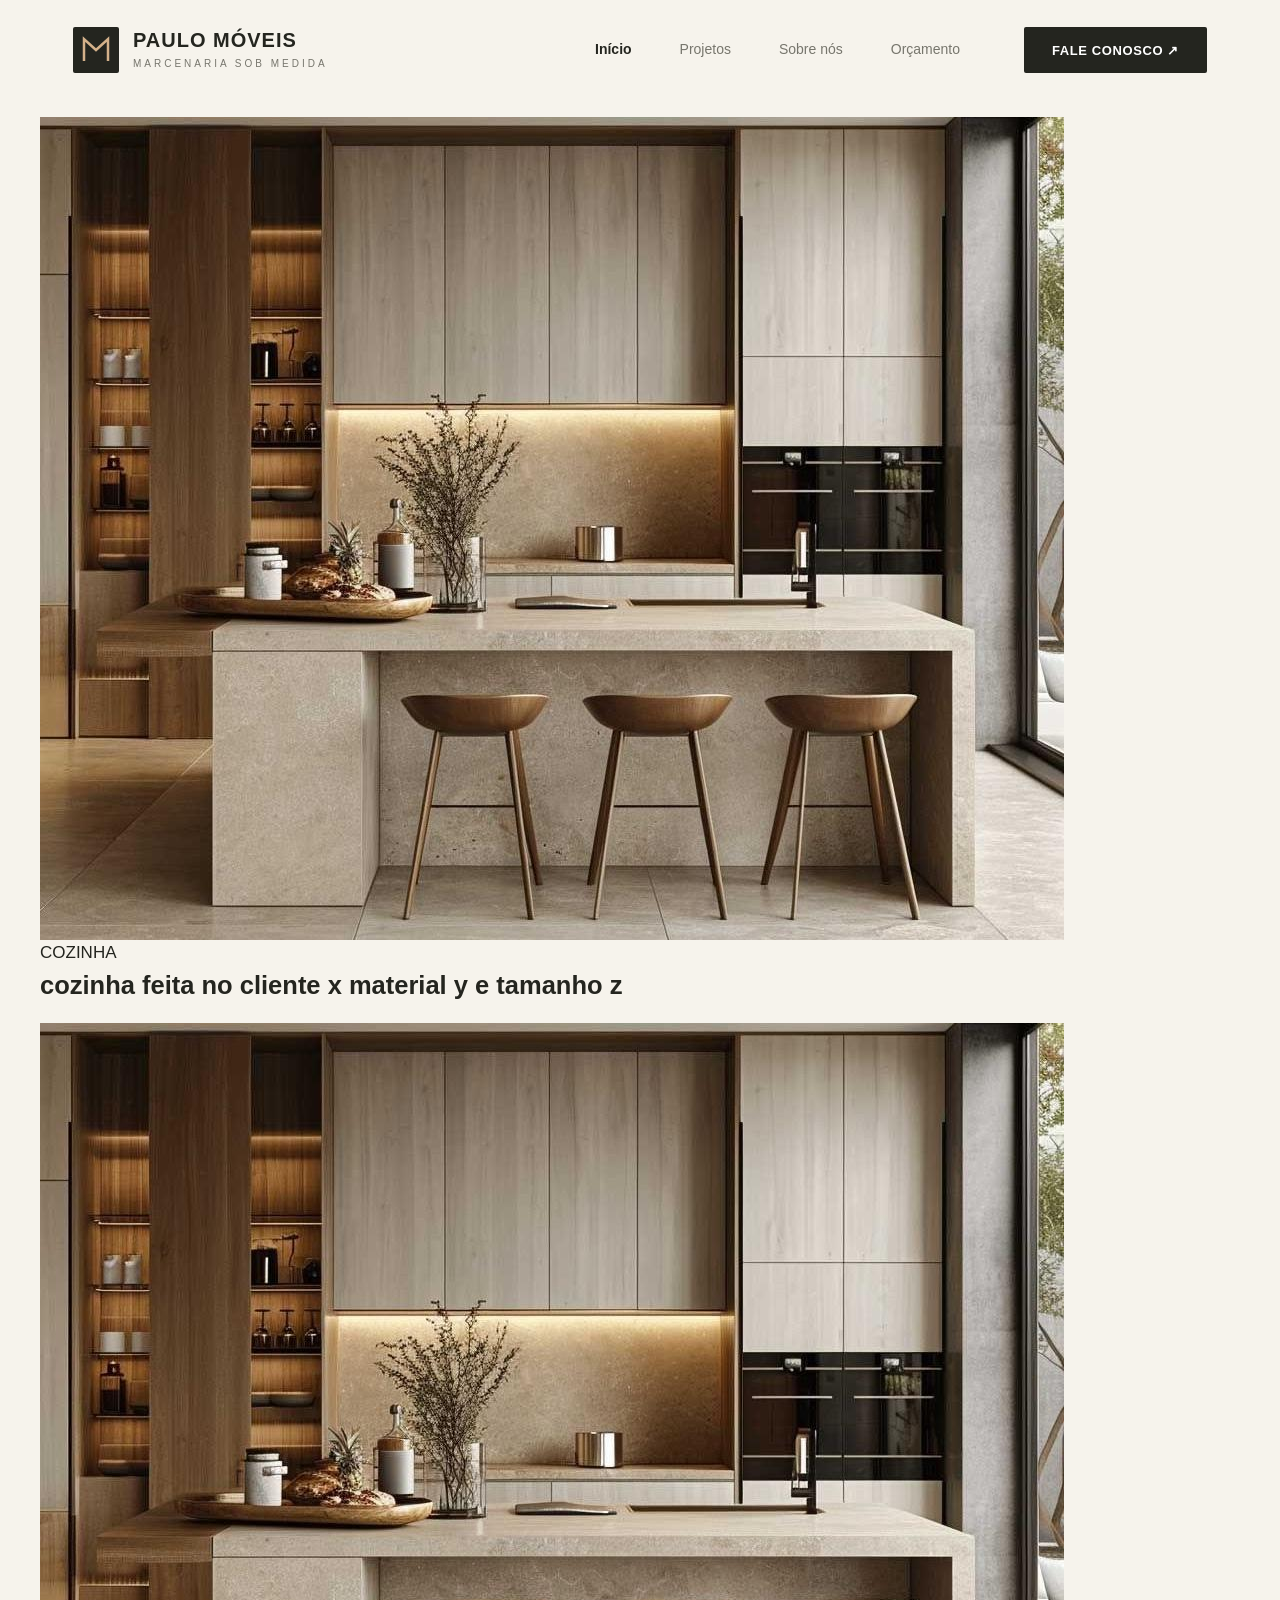
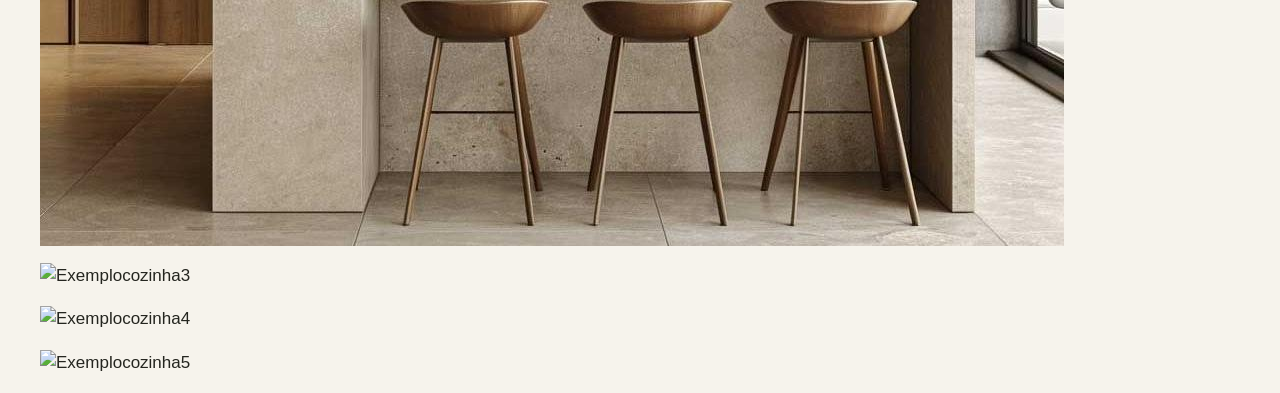
==== projetos.html @ 5fc9bff0 "iniciando seção de projetos" ====
<!DOCTYPE html>
<html lang="en">
<head>
    <meta charset="UTF-8">
    <meta name="viewport" content="width=device-width, initial-scale=1.0">
    <link rel="stylesheet" href="styles.css">
    <title>Projetos</title>
</head>
<body>
    
<header class="site-header">
  <div class="wrap">
    <a class="brand" href="index.html" aria-label="Paulo Móveis — página inicial">
      <svg class="brand__mark" viewBox="0 0 46 46" aria-hidden="true">
        <rect width="46" height="46" rx="2" fill="#24251F"/>
        <path d="M11 34 V12 L23 23 L35 12 V34" fill="none" stroke="#D4B18A" stroke-width="2.5"/>
      </svg>
      <span>
        <span class="brand__name">PAULO MÓVEIS</span>
        <span class="brand__tag">Marcenaria sob medida</span>
      </span>
    </a>

    <button class="nav-toggle" type="button" aria-expanded="false" aria-controls="menu" aria-label="Abrir menu">
      <svg width="28" height="22" viewBox="0 0 28 22" aria-hidden="true">
        <path d="M2 4 H26 M2 11 H26 M2 18 H26" stroke="currentColor" stroke-width="2"/>
      </svg>
    </button>

    <nav class="nav" id="menu" aria-label="Principal">
      <ul class="nav__list">
        <li><a class="nav__link" href="index.html" aria-current="page">Início</a></li>
        <li><a class="nav__link" href="#projetos">Projetos</a></li>
        <li><a class="nav__link" href="#sobre">Sobre nós</a></li>
        <li><a class="nav__link" href="orcamento.html">Orçamento</a></li>
      </ul>
      <a class="btn btn--dark nav__cta" href="#orcamento">Fale conosco ↗</a>
    </nav>
  </div>
</header>



 <section id="featured" class="grid grid-flow-col gap-16">
            <figure class="card">
                <img src="assets/cozinha.jpg" alt="">
                <figcaption>
                    <span class="content-tag">COZINHA</span>
                    <H2 class="text-2xl"> cozinha feita no cliente x material y e tamanho z</H2>
                </figcaption>
            </figure>

            <div class="grid grid-cols-2 gap-16">
                <figure class="card">
                    <img src="assets/cozinha.jpg" alt="Exemplocozinha2" >
                  
                </figure>

                 <figure class="card">
                <img src="assets/" alt="Exemplocozinha3">
                
            </figure>

                 <figure class="card">
                <img src="assets/" alt="Exemplocozinha4">
                
            </figure>

                <figure class="card">
                <img src="assets/" alt="Exemplocozinha5">
               
            </figure>
        </div>

</section>

</body>
</html>
---- styles.css ----
/* Paulo Móveis — estilos
   Tokens extraídos do Figma "projeto-paulo-moveis" (home desktop, home mobile, calculadora). */
 
:root {
  --cream: #F6F3EC;
  --sand: #E9E2D6;
  --white: #FFFFFF;
  --ink: #24251F;
  --ink-soft: #414237;
  --muted: #77766D;
  --on-dark: #D9D7CF;
  --on-dark-muted: #C6C1B7;
  --on-dark-faint: #AAA99F;
  --rule-dark: #57574D;
  --wood-light: #D4B18A;
  --wood: #C99A6B;
  --wood-deep: #9A704C;
  --line: #D4CABB;
  --error: #9B3A2A;
 
  --serif: Georgia, "Times New Roman", serif;
  --sans: Arial, Helvetica, sans-serif;
 
  --gutter: clamp(20px, 5.7vw, 82px);
  --radius: 2px;
}
 
*, *::before, *::after { box-sizing: border-box; }
 
html { -webkit-text-size-adjust: 100%; scroll-behavior: smooth; }
 
body {
  margin: 0;
  background: var(--cream);
  color: var(--ink);
  font-family: var(--sans);
  font-size: 17px;
  line-height: 1.55;
}
 
img, svg { display: block; max-width: 100%; }
h1, h2, h3, p { margin: 0; }
a { color: inherit; text-decoration: none; }
ul { margin: 0; padding: 0; list-style: none; }
 
:focus-visible {
  outline: 3px solid var(--wood);
  outline-offset: 3px;
}
 
@media (prefers-reduced-motion: reduce) {
  html { scroll-behavior: auto; }
  * { transition: none !important; }
}
 
.wrap {
  width: 100%;
  max-width: 1440px;
  margin-inline: auto;
  padding-inline: var(--gutter);
}
 
.sprite { position: absolute; width: 0; height: 0; overflow: hidden; }
 
/* ---------- tipografia ---------- */
 
.eyebrow {
  font-size: 13px;
  font-weight: bold;
  letter-spacing: 3px;
  text-transform: uppercase;
  color: var(--wood-deep);
}
.eyebrow--light { color: var(--wood-light); }
 
.h1 {
  font-family: var(--serif);
  font-weight: normal;
  font-size: clamp(2.7rem, 1.2rem + 5.4vw, 4.25rem);
  line-height: 1.09;
  color: var(--white);
}
.h2 {
  font-family: var(--serif);
  font-weight: normal;
  font-size: clamp(2.1rem, 1.2rem + 2.4vw, 2.7rem);
  line-height: 1.15;
}
.h3 {
  font-family: var(--serif);
  font-weight: normal;
  font-size: 1.75rem;
  line-height: 1.2;
}
.muted { color: var(--muted); }
 
/* ---------- botões ---------- */
 
.btn {
  display: inline-flex;
  align-items: center;
  justify-content: center;
  min-height: 46px;
  padding: 0 28px;
  border: 0;
  border-radius: var(--radius);
  font: bold 13px/1 var(--sans);
  letter-spacing: .6px;
  text-transform: uppercase;
  cursor: pointer;
  transition: background-color .2s ease, color .2s ease;
}
.btn--lg { min-height: 54px; font-size: 14px; padding: 0 32px; }
.btn--dark { background: var(--ink); color: var(--white); }
.btn--dark:hover { background: var(--ink-soft); }
.btn--wood { background: var(--wood-light); color: var(--ink); }
.btn--wood:hover { background: #DCC09F; }
 
.link-arrow {
  font-size: 14px;
  font-weight: bold;
  letter-spacing: .4px;
  text-transform: uppercase;
  border-bottom: 2px solid var(--wood);
  padding-bottom: 3px;
}
.link-arrow:hover { color: var(--wood-deep); }
 
/* ---------- cabeçalho ---------- */
 
.site-header { background: var(--cream); position: relative; z-index: 10; }
.site-header .wrap {
  display: flex;
  align-items: center;
  min-height: 80px;
  gap: 16px;
}
 
.brand { display: flex; align-items: center; gap: 14px; margin-right: auto; }
.brand__mark { width: 46px; height: 46px; flex: none; }
.brand__name {
  display: block;
  font-size: 20px;
  font-weight: bold;
  letter-spacing: 1px;
  line-height: 1.1;
}
.brand__tag {
  display: block;
  margin-top: 5px;
  font-size: 10px;
  letter-spacing: 3px;
  color: var(--muted);
  text-transform: uppercase;
}
.brand--footer .brand__name { color: var(--white); }
.brand--footer .brand__tag { color: var(--on-dark-muted); }
 
.nav-toggle {
  width: 44px;
  height: 44px;
  display: grid;
  place-items: center;
  padding: 0;
  background: none;
  border: 0;
  cursor: pointer;
  color: var(--ink);
}
 
.nav {
  display: none;
  position: absolute;
  inset: 100% 0 auto 0;
  padding: 8px var(--gutter) 28px;
  background: var(--cream);
  border-top: 1px solid var(--line);
  box-shadow: 0 18px 30px -18px rgba(36, 37, 31, .35);
}
.nav.is-open { display: block; }
.nav__list { display: grid; }
.nav__link {
  display: block;
  padding: 14px 0;
  font-size: 16px;
  color: var(--muted);
  border-bottom: 1px solid var(--line);
}
.nav__link[aria-current="page"] { color: var(--ink); font-weight: bold; }
.nav__cta { margin-top: 20px; width: 100%; }
 
@media (min-width: 960px) {
  .site-header .wrap { min-height: 100px; }
  .nav-toggle { display: none; }
  .nav {
    position: static;
    display: flex;
    align-items: center;
    gap: 64px;
    padding: 0;
    background: none;
    border: 0;
    box-shadow: none;
  }
  .nav__list { display: flex; gap: 48px; }
  .nav__link { padding: 6px 0; border: 0; font-size: 14px; }
  .nav__link:hover { color: var(--ink); }
  .nav__cta { margin: 0; width: auto; }
}
 
/* ---------- hero ---------- */
 
.hero {
  position: relative;
  color: var(--on-dark);
  background:
    radial-gradient(circle 280px at 82.6% 265px, rgba(212, 177, 138, .06) 279px, transparent 280px),
    url("data:image/svg+xml,%3Csvg xmlns='http://www.w3.org/2000/svg' width='90' height='90'%3E%3Cpath d='M0 18 C20 10 45 26 90 14 M0 47 C24 35 54 57 90 42 M0 76 C25 68 53 84 90 72' fill='none' stroke='%23fff' stroke-opacity='.1' stroke-width='2'/%3E%3C/svg%3E"),
    linear-gradient(135deg, #24251F, #414237);
}
.hero__grid {
  display: grid;
  gap: 40px;
  padding-block: 48px 24px;
}
.hero__copy { align-self: center; }
.hero__lead { margin-top: 28px; max-width: 30em; font-size: 1rem; }
.hero__bar { display: block; width: 75px; height: 3px; margin-top: 28px; background: var(--wood); }
.hero__actions {
  display: flex;
  flex-wrap: wrap;
  align-items: center;
  gap: 18px 28px;
  margin-top: 36px;
}
.hero__more { color: var(--white); font-size: 14px; }
.hero__more:hover { color: var(--wood-light); }
 
/* Foto principal: a proporção é mantida e a imagem é cortada para caber,
   então qualquer foto (vertical ou horizontal) funciona. */
.hero__art {
  justify-self: center;
  width: min(100%, 530px);
  height: auto;
  aspect-ratio: 530 / 612;
  object-fit: cover;
  background: var(--sand);
  box-shadow: 18px 18px 0 rgba(23, 24, 19, .35);
}
.hero__place { padding-block: 0 32px; font-size: 11px; font-weight: bold; letter-spacing: 2px; text-transform: uppercase; color: var(--wood-light); }
 
@media (min-width: 960px) {
  .hero__grid {
    grid-template-columns: minmax(0, 1fr) auto;
    gap: 48px;
    padding-block: 60px 0;
    min-height: 600px;
  }
  .hero__lead { font-size: 17px; }
  .hero__art { justify-self: end; width: 530px; }
  .hero__place { font-size: 13px; letter-spacing: 3px; padding-block: 16px 36px; }
}
 
/* ---------- trabalho / projetos ---------- */
 
.section { padding-block: 64px; }
 
.intro {
  display: grid;
  gap: 24px;
}
.intro__side { display: grid; gap: 22px; justify-items: start; }
.intro__title { margin-top: 18px; }
 
@media (min-width: 960px) {
  .section { padding-block: 70px; }
  .intro { grid-template-columns: minmax(0, 1.2fr) minmax(0, 1fr); align-items: end; gap: 56px; }
  .intro__side { padding-bottom: 6px; }
}
 
.projects { padding-block: 0 72px; }
.projects__list { display: grid; gap: 20px; }
 
.project {
  display: block;
  padding: 24px 24px 22px;
  background: var(--tone, #E0D7C9);
}
 
/* Fotos dos projetos: todas ficam na mesma proporção (10:7), cortadas se preciso. */
.project__art {
  width: 100%;
  height: auto;
  aspect-ratio: 350 / 245;
  object-fit: cover;
  background: var(--sand);
}
.project__name { margin-top: 20px; font-size: 18px; font-weight: bold; }
.project:hover .project__name { color: var(--wood-deep); }
 
@media (min-width: 720px) {
  .projects__list { grid-template-columns: repeat(auto-fit, minmax(300px, 1fr)); gap: 21px; }
}
@media (min-width: 1100px) {
  .projects__list { grid-template-columns: repeat(3, 1fr); }
}
 
/* ---------- chamada de orçamento ---------- */
 
.quote { background: var(--sand); }
.quote__grid { display: grid; gap: 40px; }
.quote__text { margin-top: 22px; max-width: 32em; }
.quote__text + .quote__text { margin-top: 6px; }
.quote__cta { margin-top: 30px; }
.quote__title { margin-top: 18px; }
 
.sim {
  padding: 28px 24px;
  background: var(--cream);
}
.sim__title { margin-top: 12px; }
.sim__fields { display: grid; gap: 14px; margin-top: 22px; }
.sim__row { display: grid; grid-template-columns: 1fr 1fr; gap: 16px; }
.sim__go {
  margin-top: 20px;
  padding: 0;
  background: none;
  border: 0;
  font: bold 13px/1 var(--sans);
  letter-spacing: .4px;
  text-transform: uppercase;
  color: var(--ink);
  border-bottom: 2px solid var(--wood);
  padding-bottom: 4px;
  cursor: pointer;
}
.sim__go:hover { color: var(--wood-deep); }
.sim__note {
  margin-top: 22px;
  font-size: 12px;
  font-weight: bold;
  line-height: 1.5;
  text-transform: uppercase;
}
 
@media (min-width: 960px) {
  .quote__grid { grid-template-columns: minmax(0, 1fr) 520px; gap: 88px; align-items: start; }
  .sim { padding: 32px; }
}
 
/* ---------- campos de formulário ---------- */
 
.field { display: grid; gap: 6px; }
.field__label { font-size: 14px; font-weight: bold; }
.field__sub { font-size: 13px; color: var(--muted); }
.field__hint { font-size: 13px; color: var(--muted); }
.field__error { min-height: 0; font-size: 13px; color: var(--error); }
.field__error:empty { display: none; }
 
.input, .select, .textarea {
  width: 100%;
  min-height: 46px;
  padding: 0 16px;
  background: var(--white);
  border: 1px solid var(--line);
  border-radius: 0;
  font: 15px/1.3 var(--sans);
  color: var(--ink);
}
.input::placeholder, .textarea::placeholder { color: var(--muted); opacity: 1; }
.input:focus-visible, .select:focus-visible, .textarea:focus-visible {
  outline: 3px solid var(--wood);
  outline-offset: 0;
  border-color: var(--wood-deep);
}
.input[aria-invalid="true"], .select[aria-invalid="true"] { border-color: var(--error); }
 
.select {
  appearance: none;
  -webkit-appearance: none;
  padding-right: 44px;
  background-image: url("data:image/svg+xml,%3Csvg xmlns='http://www.w3.org/2000/svg' width='14' height='9' viewBox='0 0 14 9'%3E%3Cpath d='M1 1.5 7 7.5 13 1.5' fill='none' stroke='%2377766D' stroke-width='1.8'/%3E%3C/svg%3E");
  background-repeat: no-repeat;
  background-position: right 18px center;
  cursor: pointer;
}
.textarea { padding-block: 14px; min-height: 96px; resize: vertical; }
 
/* ---------- página de orçamento ---------- */
 
.page-hero { background: var(--ink); color: var(--on-dark); }
.page-hero .wrap { padding-block: 52px 56px; }
.page-hero__title {
  margin-top: 18px;
  font-family: var(--serif);
  font-weight: normal;
  font-size: clamp(2.2rem, 1.2rem + 3.6vw, 3.4rem);
  line-height: 1.12;
  color: var(--white);
}
.page-hero__lead { margin-top: 18px; }
.page-hero__note { margin-top: 10px; font-size: 14px; }
 
.calc { padding-block: 40px 72px; }
.calc__grid { display: grid; gap: 28px; align-items: start; }
 
.panel { padding: 28px 22px; background: var(--white); }
.panel--sand { background: var(--sand); }
.panel__title { margin-top: 14px; }
.form { display: grid; gap: 22px; margin-top: 30px; }
.form__pair { display: grid; gap: 16px; }
.form__pair-group { display: grid; gap: 10px; }
 
.aside { display: grid; gap: 24px; }
.estimate__lead { margin-top: 22px; color: var(--muted); font-size: 14px; }
.estimate__value {
  margin-top: 26px;
  padding: 20px 24px;
  background: var(--cream);
}
.estimate__label { font-size: 12px; color: var(--muted); text-transform: uppercase; letter-spacing: .5px; }
.estimate__amount {
  margin-top: 6px;
  font-family: var(--serif);
  font-size: clamp(1.4rem, 1rem + 1.2vw, 1.6rem);
  line-height: 1.25;
}
.estimate__msg { margin-top: 12px; font-size: 13px; color: var(--muted); }
 
.notice { padding: 28px 40px 28px 28px; background: var(--white); }
.notice__title { font-size: 15px; font-weight: bold; }
.notice p { margin-top: 12px; font-size: 13px; color: var(--muted); }
 
.aside__cta { width: 100%; min-height: 58px; font-size: 14px; }
.aside__cta[aria-disabled="true"] { background: var(--muted); }
 
@media (min-width: 720px) {
  .panel { padding: 40px; }
  .form__pair { grid-template-columns: 1fr 1fr; gap: 28px; }
  .panel--sand { padding: 40px; }
}
@media (min-width: 1040px) {
  .calc__grid { grid-template-columns: minmax(0, 790fr) minmax(0, 448fr); gap: 38px; }
  .page-hero .wrap { padding-block: 60px 64px; }
}
 
/* ---------- rodapé ---------- */
 
.site-footer { background: var(--ink); color: var(--on-dark-muted); }
.footer__grid { display: grid; gap: 36px; padding-block: 56px 40px; }
.footer__tagline { margin-top: 36px; max-width: 24em; }
.footer__place {
  margin-top: 22px;
  font-size: 13px;
  letter-spacing: .4px;
  text-transform: uppercase;
  color: var(--wood-light);
}
.footer__col-title { margin-bottom: 18px; font-size: 13px; font-weight: bold; letter-spacing: 3px; text-transform: uppercase; color: var(--wood-light); }
.footer__list { display: grid; gap: 12px; }
.footer__list a { color: var(--cream); }
.footer__list a:hover { color: var(--wood-light); }
.footer__bottom {
  padding-block: 24px 36px;
  border-top: 1px solid var(--rule-dark);
  font-size: 13px;
  color: var(--on-dark-faint);
}

 
@media (min-width: 720px) {
  .footer__grid { grid-template-columns: 1fr 1fr; }
  .footer__brand { grid-column: 1 / -1; }
}
@media (min-width: 960px) {
  .footer__grid { grid-template-columns: minmax(0, 1fr) 230px 200px; gap: 48px; padding-block: 60px 48px; }
  .footer__brand { grid-column: auto; }
}
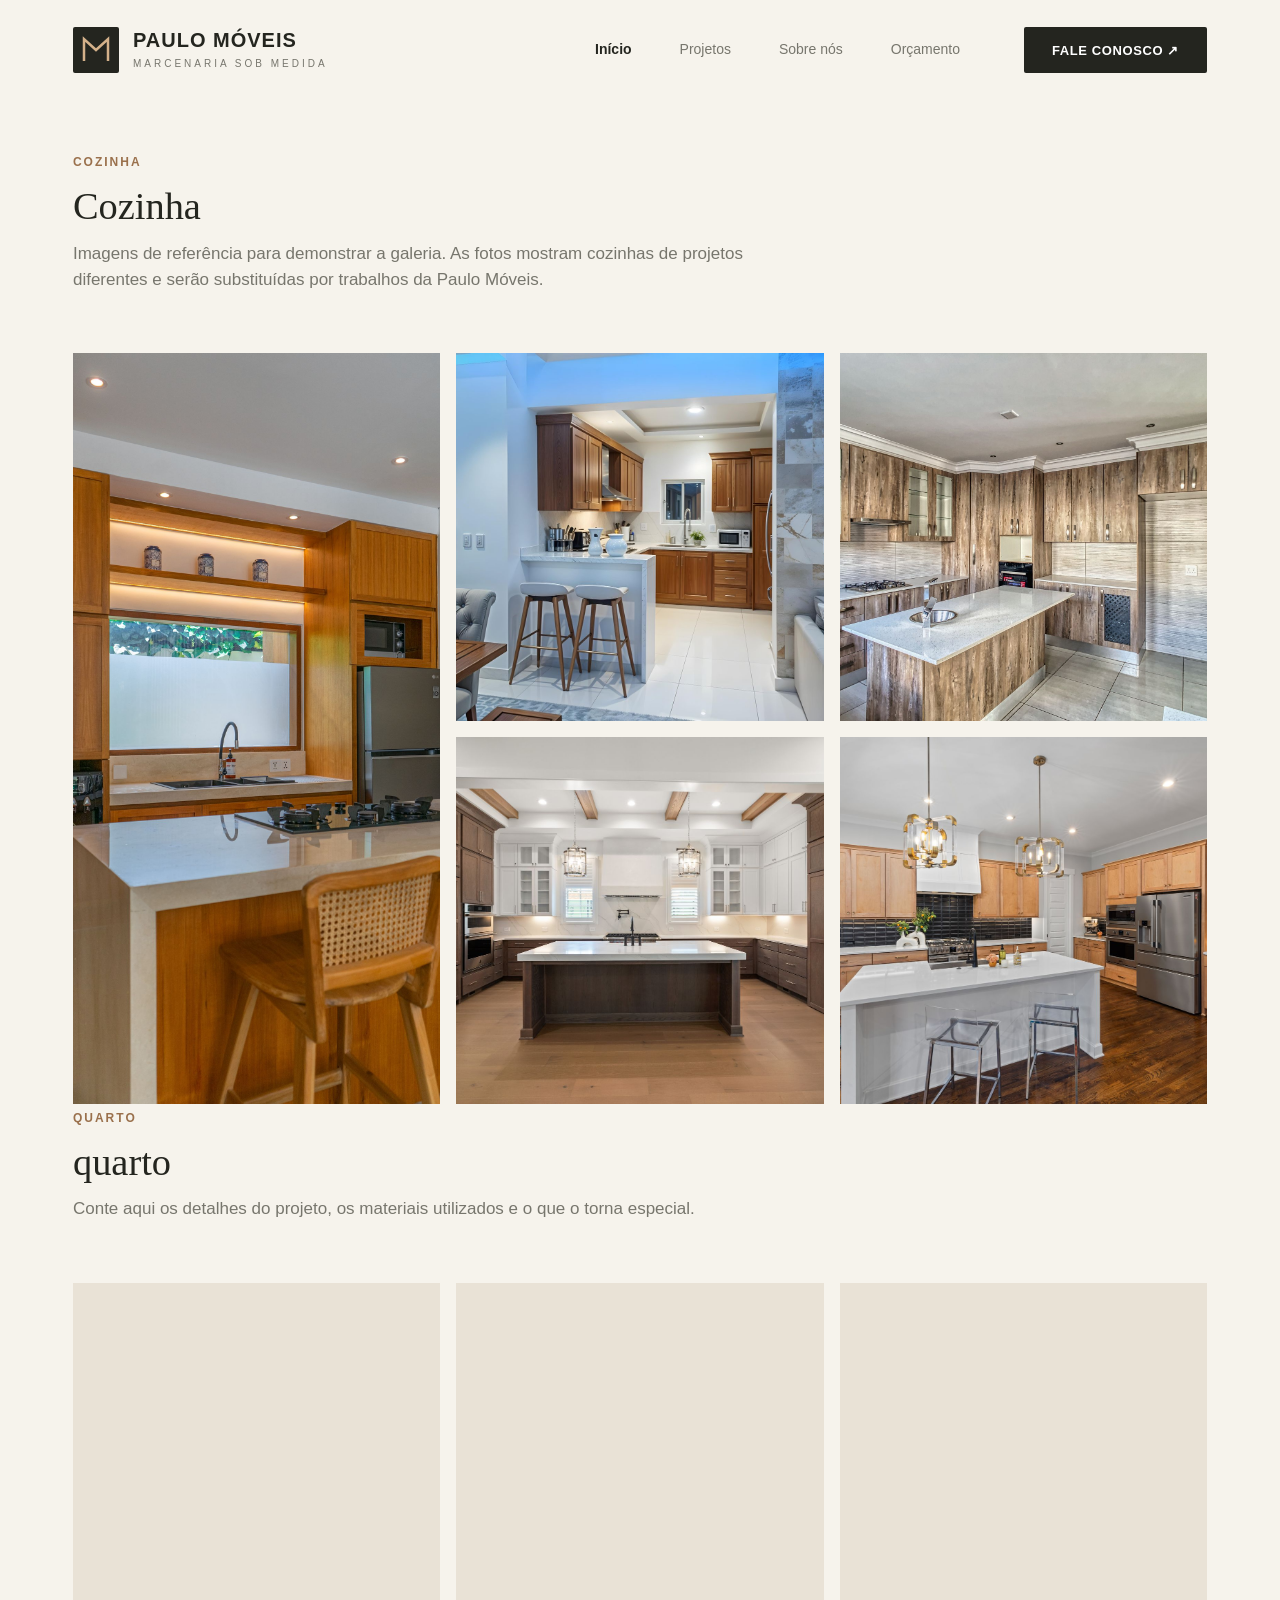
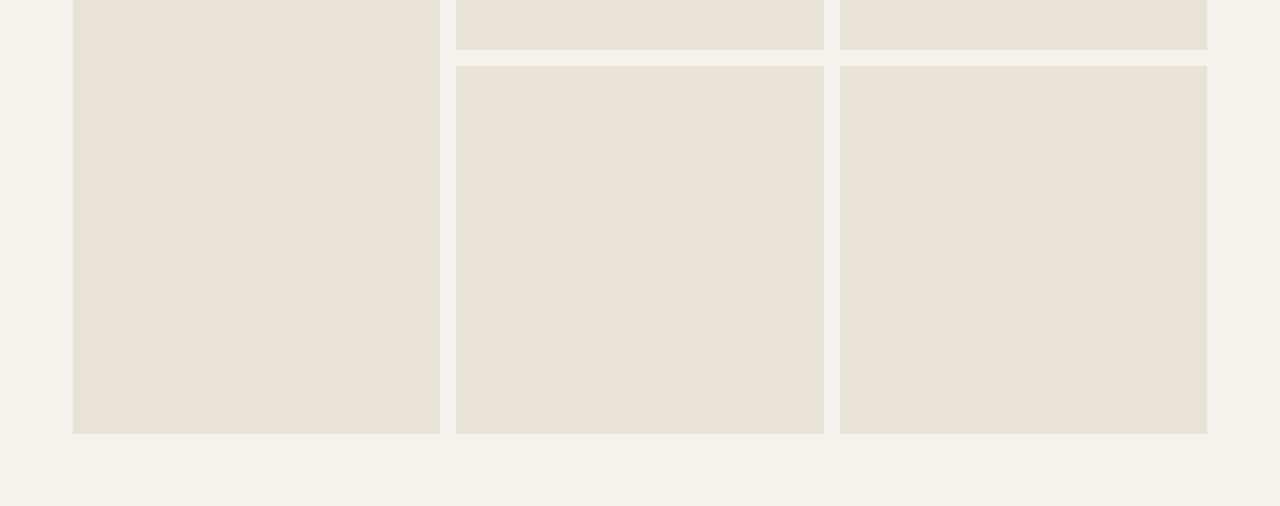
==== commit b3181275: "Atualiza página de projetos" ====
--- a/projetos.html
+++ b/projetos.html
@@ -1,9 +1,10 @@
 <!DOCTYPE html>
-<html lang="en">
+<html lang="pt-BR">
 <head>
     <meta charset="UTF-8">
     <meta name="viewport" content="width=device-width, initial-scale=1.0">
     <link rel="stylesheet" href="styles.css">
+    <link rel="stylesheet" href="project.css">
     <title>Projetos</title>
 </head>
 <body>
@@ -41,38 +42,41 @@
 
 
 
- <section id="featured" class="grid grid-flow-col gap-16">
-            <figure class="card">
-                <img src="assets/cozinha.jpg" alt="">
-                <figcaption>
-                    <span class="content-tag">COZINHA</span>
-                    <H2 class="text-2xl"> cozinha feita no cliente x material y e tamanho z</H2>
-                </figcaption>
-            </figure>
+<main id="projetos">
+  <article class="project-post">
+    <header class="project-post__header">
+      <span class="project-post__category">cozinha</span>
+      <h1 class="project-post__title">Cozinha</h1>
+      <p class="project-post__description">Imagens de referência para demonstrar a galeria. As fotos mostram cozinhas de projetos diferentes e serão substituídas por trabalhos da Paulo Móveis.</p>
+    </header>
 
-            <div class="grid grid-cols-2 gap-16">
-                <figure class="card">
-                    <img src="assets/cozinha.jpg" alt="Exemplocozinha2" >
-                  
-                </figure>
+    <!-- Fotos de referência do Pexels; substitua pelas fotos do projeto. -->
+    <div class="project-post__gallery" aria-label="Fotos do projeto">
+      <figure class="project-post__photo two"><img src="assets/img/cozinha-exemplo-1.jpg" alt="Cozinha com armários de madeira e ilha com banquetas"></figure>
+      <figure class="project-post__photo three"><img src="assets/img/cozinha-exemplo-2.jpg" alt="Cozinha moderna com armários de madeira e ilha"></figure>
+      <figure class="project-post__photo four"><img src="assets/img/cozinha-exemplo-3.jpg" alt="Cozinha com armários de madeira e bancada central"></figure>
+      <figure class="project-post__photo five"><img src="assets/img/cozinha-exemplo-4.jpg" alt="Cozinha ampla com armários de madeira e luminárias pendentes"></figure>
+      <figure class="project-post__photo six"><img src="assets/img/cozinha-exemplo-5.jpg" alt="Cozinha com armários de madeira, ilha e eletrodomésticos modernos"></figure>
+    </div>
 
-                 <figure class="card">
-                <img src="assets/" alt="Exemplocozinha3">
-                
-            </figure>
+    <header class="project-post__header">
+      <span class="project-post__category">quarto</span>
+      <h1 class="project-post__title">quarto</h1>
+      <p class="project-post__description">Conte aqui os detalhes do projeto, os materiais utilizados e o que o torna especial.</p>
+    </header>
 
-                 <figure class="card">
-                <img src="assets/" alt="Exemplocozinha4">
-                
-            </figure>
+    <!-- Substitua os caminhos e as descrições pelas fotos deste trabalho. -->
+    <div class="project-post__gallery" aria-label="Fotos do projeto">
+      <figure class="project-post__photo two"><img src="" alt="Foto principal do projeto"></figure>
+      <figure class="project-post__photo three"><img src="" alt="Segunda foto do projeto"></figure>
+      <figure class="project-post__photo four"><img src="" alt="Terceira foto do projeto"></figure>
+      <figure class="project-post__photo five"><img src="" alt="Quarta foto do projeto"></figure>
+      <figure class="project-post__photo six"><img src="" alt="Quinta foto do projeto"></figure>
+    </div>
+  </article>
+</main>
 
-                <figure class="card">
-                <img src="assets/" alt="Exemplocozinha5">
-               
-            </figure>
-        </div>
-
-</section>
+<script src="script.js" defer></script>
 
 </body>
-</html>+</html>
--- a/project.css
+++ b/project.css
@@ -0,0 +1,58 @@
+/* Postagens dos trabalhos */
+.project-post {
+  width: min(100%, 1440px);
+  margin-inline: auto;
+  padding: 48px var(--gutter) 72px;
+}
+
+.project-post__header { max-width: 680px; margin-bottom: 28px; }
+.project-post__category {
+  color: var(--wood-deep);
+  font-size: 12px;
+  font-weight: bold;
+  letter-spacing: 2px;
+  text-transform: uppercase;
+}
+.project-post__title {
+  margin-top: 10px;
+  font: normal clamp(2rem, 3vw, 3rem)/1.15 var(--serif);
+}
+.project-post__description { margin-top: 12px; color: var(--muted); }
+
+.project-post__gallery {
+  display: grid;
+  grid-template-columns: repeat(2, minmax(0, 1fr));
+  gap: 16px;
+}
+.project-post__photo {
+  min-width: 0;
+  margin: 0;
+  overflow: hidden;
+  background: var(--sand);
+  aspect-ratio: 1;
+}
+.project-post__photo img {
+  display: block;
+  width: 100%;
+  height: 100%;
+  object-fit: cover;
+}
+.project-post__photo img[src=""] { visibility: hidden; }
+
+@media (min-width: 720px) {
+  .project-post__gallery {
+    grid-template-columns: repeat(3, minmax(0, 1fr));
+    grid-template-rows: 0 0 repeat(2, minmax(0, 1fr));
+  }
+  .project-post__photo { aspect-ratio: auto; }
+  .two { grid-column: 2 / 3; grid-row: 3 / 4; }
+  .three { grid-column: 1; grid-row: 3 / 5; }
+  .four { grid-column: 3; grid-row: 3; }
+  .five { grid-column: 2; grid-row: 4; }
+  .six { grid-column: 3; grid-row: 4; }
+  .two, .four, .five, .six { aspect-ratio: 1; }
+}
+
+@media (max-width: 479px) {
+  .project-post__gallery { grid-template-columns: 1fr; }
+}
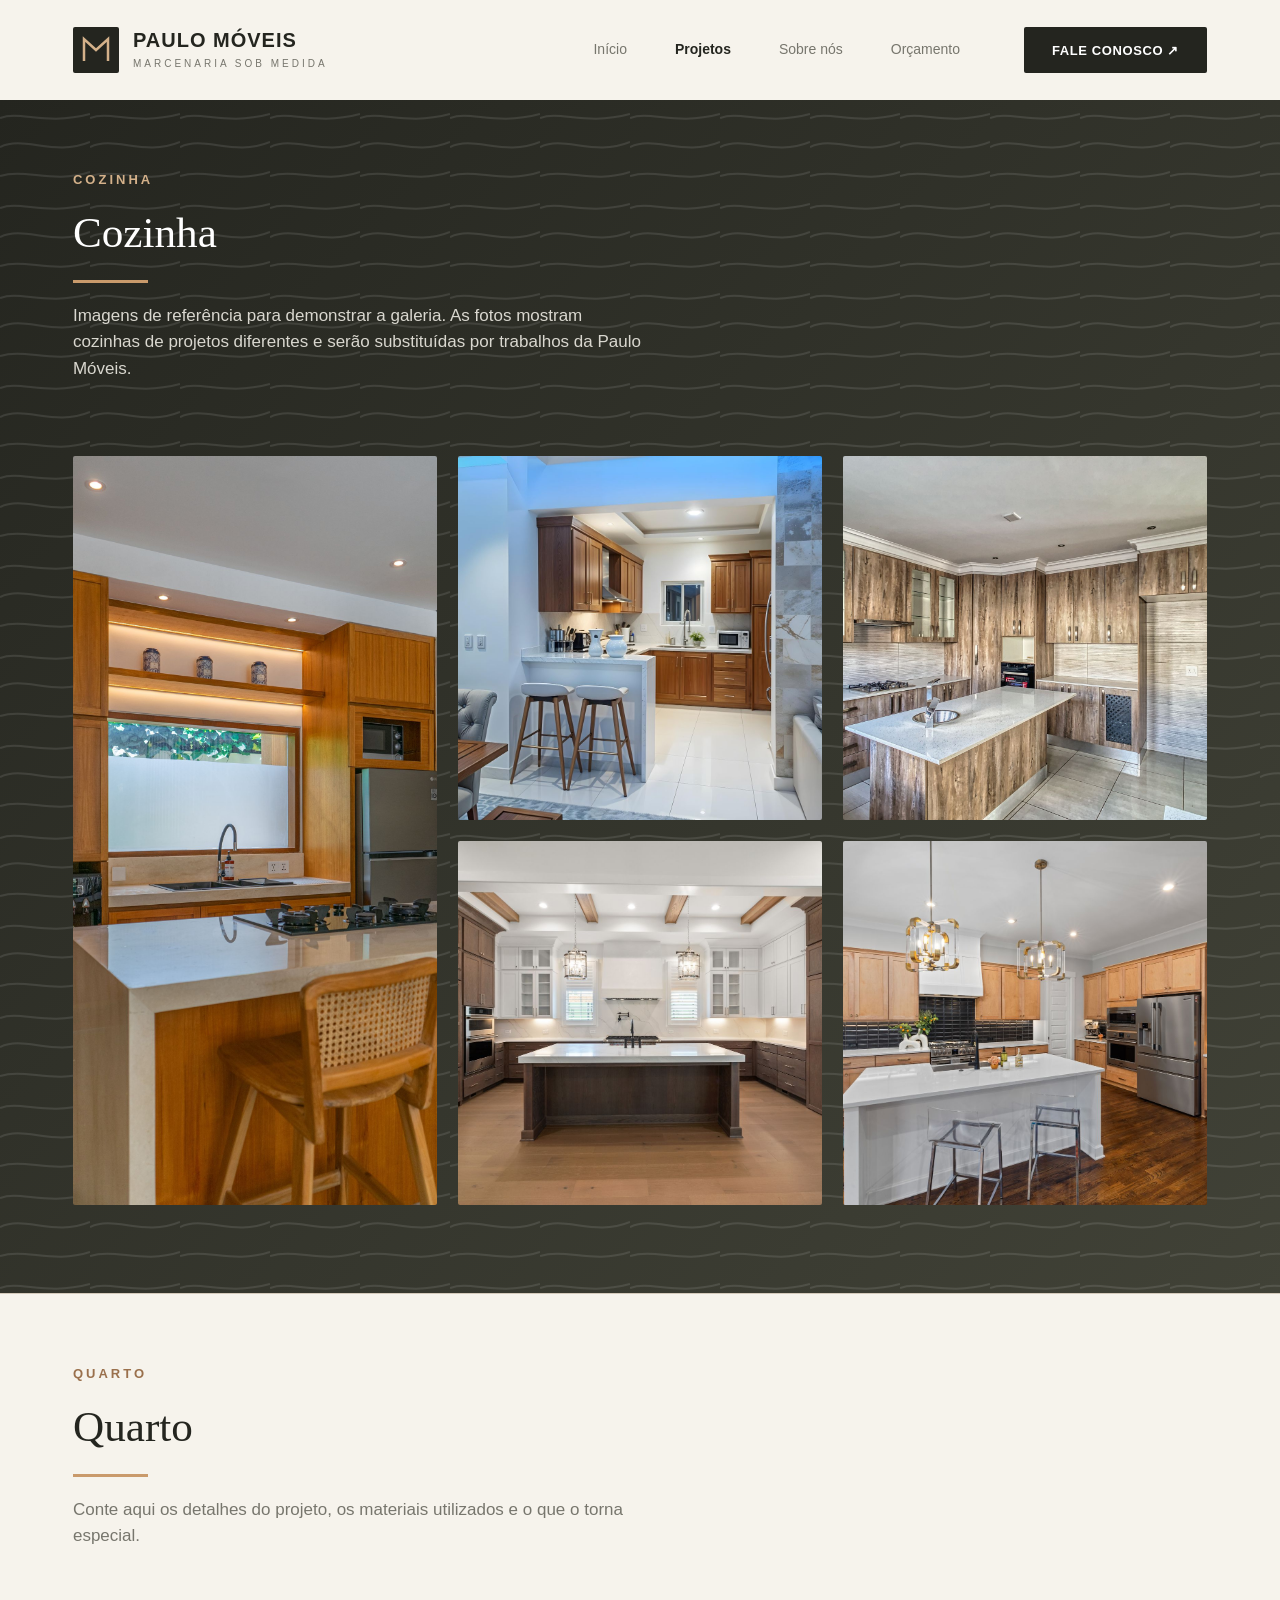
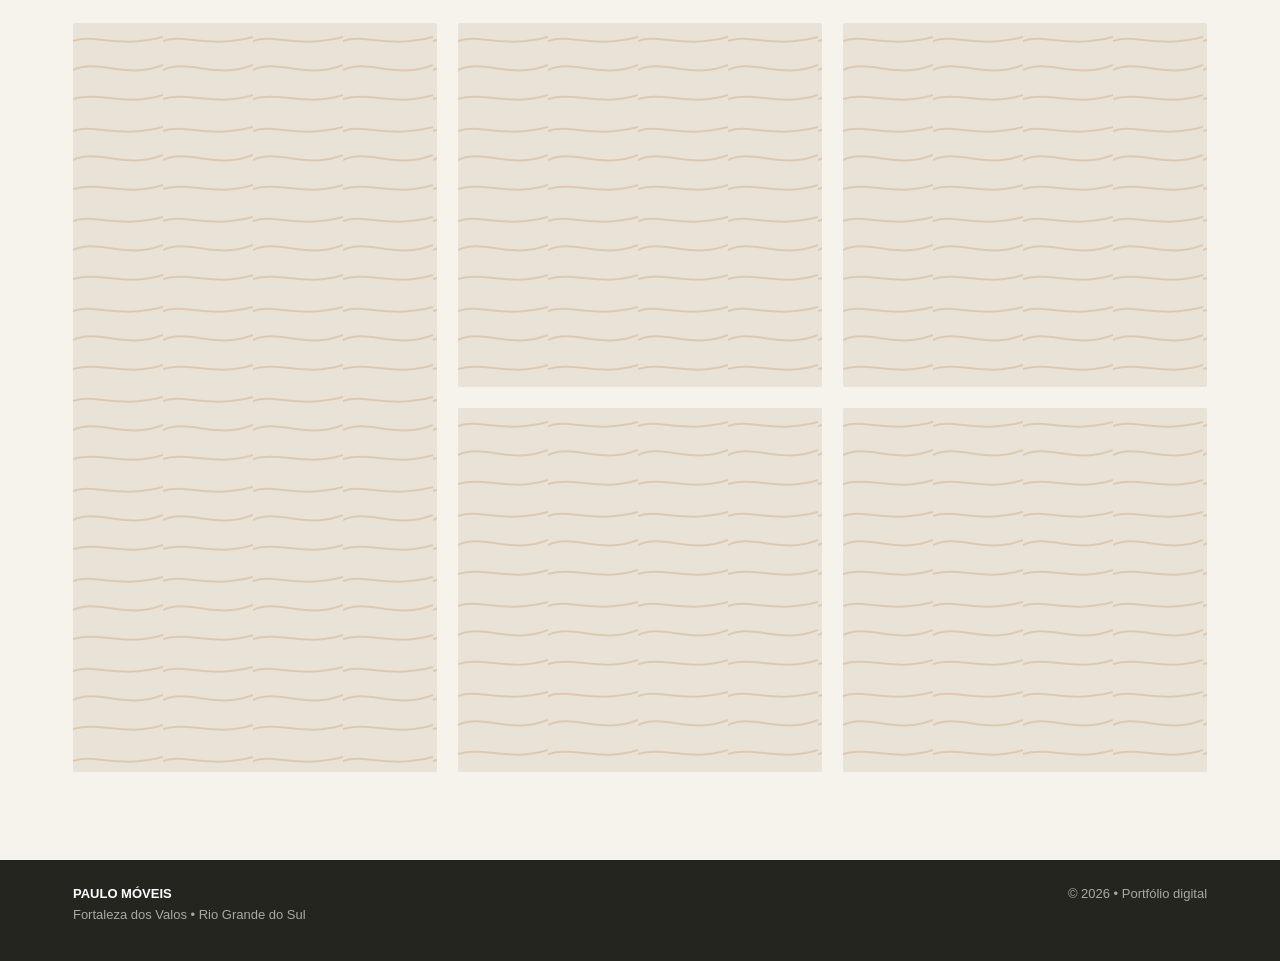
==== commit 207188f1: "Estiliza projetos.html conforme a paleta e o design do site Faixas alternadas escura/clara, cabeçalh" ====
--- a/projetos.html
+++ b/projetos.html
@@ -30,12 +30,12 @@
 
     <nav class="nav" id="menu" aria-label="Principal">
       <ul class="nav__list">
-        <li><a class="nav__link" href="index.html" aria-current="page">Início</a></li>
-        <li><a class="nav__link" href="#projetos">Projetos</a></li>
-        <li><a class="nav__link" href="#sobre">Sobre nós</a></li>
+        <li><a class="nav__link" href="index.html">Início</a></li>
+        <li><a class="nav__link" href="projetos.html" aria-current="page">Projetos</a></li>
+        <li><a class="nav__link" href="index.html#sobre">Sobre nós</a></li>
         <li><a class="nav__link" href="orcamento.html">Orçamento</a></li>
       </ul>
-      <a class="btn btn--dark nav__cta" href="#orcamento">Fale conosco ↗</a>
+      <a class="btn btn--dark nav__cta" href="index.html#orcamento">Fale conosco ↗</a>
     </nav>
   </div>
 </header>
@@ -43,10 +43,11 @@
 
 
 <main id="projetos">
-  <article class="project-post">
+  <section class="project-post project-post--dark" aria-labelledby="projeto-cozinha">
+    <div class="project-post__inner">
     <header class="project-post__header">
       <span class="project-post__category">cozinha</span>
-      <h1 class="project-post__title">Cozinha</h1>
+      <h1 class="project-post__title" id="projeto-cozinha">Cozinha</h1>
       <p class="project-post__description">Imagens de referência para demonstrar a galeria. As fotos mostram cozinhas de projetos diferentes e serão substituídas por trabalhos da Paulo Móveis.</p>
     </header>
 
@@ -58,10 +59,14 @@
       <figure class="project-post__photo five"><img src="assets/img/cozinha-exemplo-4.jpg" alt="Cozinha ampla com armários de madeira e luminárias pendentes"></figure>
       <figure class="project-post__photo six"><img src="assets/img/cozinha-exemplo-5.jpg" alt="Cozinha com armários de madeira, ilha e eletrodomésticos modernos"></figure>
     </div>
+    </div>
+  </section>
 
+  <section class="project-post" aria-labelledby="projeto-quarto">
+    <div class="project-post__inner">
     <header class="project-post__header">
       <span class="project-post__category">quarto</span>
-      <h1 class="project-post__title">quarto</h1>
+      <h2 class="project-post__title" id="projeto-quarto">quarto</h2>
       <p class="project-post__description">Conte aqui os detalhes do projeto, os materiais utilizados e o que o torna especial.</p>
     </header>
 
@@ -73,8 +78,18 @@
       <figure class="project-post__photo five"><img src="" alt="Quarta foto do projeto"></figure>
       <figure class="project-post__photo six"><img src="" alt="Quinta foto do projeto"></figure>
     </div>
-  </article>
+    </div>
+  </section>
 </main>
+
+<footer class="site-footer">
+  <div class="wrap">
+    <p class="footer__bottom" style="border:0;display:flex;flex-wrap:wrap;gap:8px 24px;justify-content:space-between">
+      <span><strong style="color:#fff">PAULO MÓVEIS</strong><br>Fortaleza dos Valos • Rio Grande do Sul</span>
+      <span>© 2026 • Portfólio digital</span>
+    </p>
+  </div>
+</footer>
 
 <script src="script.js" defer></script>
 
--- a/project.css
+++ b/project.css
@@ -1,23 +1,67 @@
-/* Postagens dos trabalhos */
+/* Postagens dos trabalhos — usa os tokens definidos em styles.css */
+
+/* Cada projeto é uma faixa; elas alternam entre escuro (como o hero) e claro. */
 .project-post {
-  width: min(100%, 1440px);
+  width: 100%;
+  padding-block: 56px 72px;
+  background: var(--cream);
+  color: var(--ink);
+}
+.project-post__inner {
+  width: 100%;
+  max-width: 1440px;
   margin-inline: auto;
-  padding: 48px var(--gutter) 72px;
+  padding-inline: var(--gutter);
+}
+.project-post + .project-post { border-top: 1px solid var(--line); }
+
+.project-post--dark {
+  color: var(--on-dark);
+  border-top: 0;
+  background:
+    url("data:image/svg+xml,%3Csvg xmlns='http://www.w3.org/2000/svg' width='90' height='90'%3E%3Cpath d='M0 18 C20 10 45 26 90 14 M0 47 C24 35 54 57 90 42 M0 76 C25 68 53 84 90 72' fill='none' stroke='%23fff' stroke-opacity='.1' stroke-width='2'/%3E%3C/svg%3E"),
+    linear-gradient(135deg, #24251F, #414237);
 }
 
-.project-post__header { max-width: 680px; margin-bottom: 28px; }
+/* ---------- cabeçalho de cada projeto ---------- */
+
+.project-post__header { max-width: 680px; margin-bottom: 32px; }
+
 .project-post__category {
+  display: block;
+  font-size: 13px;
+  font-weight: bold;
+  letter-spacing: 3px;
+  text-transform: uppercase;
   color: var(--wood-deep);
-  font-size: 12px;
-  font-weight: bold;
-  letter-spacing: 2px;
-  text-transform: uppercase;
 }
+.project-post--dark .project-post__category { color: var(--wood-light); }
+
 .project-post__title {
-  margin-top: 10px;
-  font: normal clamp(2rem, 3vw, 3rem)/1.15 var(--serif);
+  margin-top: 18px;
+  font-family: var(--serif);
+  font-weight: normal;
+  font-size: clamp(2.1rem, 1.2rem + 2.4vw, 2.7rem);
+  line-height: 1.15;
+  text-transform: capitalize;
+  color: var(--ink);
 }
-.project-post__description { margin-top: 12px; color: var(--muted); }
+.project-post--dark .project-post__title { color: var(--white); }
+
+/* filete de madeira abaixo do título, como no hero */
+.project-post__title::after {
+  content: "";
+  display: block;
+  width: 75px;
+  height: 3px;
+  margin-top: 22px;
+  background: var(--wood);
+}
+
+.project-post__description { margin-top: 20px; max-width: 34em; color: var(--muted); }
+.project-post--dark .project-post__description { color: var(--on-dark); }
+
+/* ---------- galeria ---------- */
 
 .project-post__gallery {
   display: grid;
@@ -25,24 +69,49 @@
   gap: 16px;
 }
 .project-post__photo {
+  position: relative;
   min-width: 0;
   margin: 0;
   overflow: hidden;
   background: var(--sand);
   aspect-ratio: 1;
+  border-radius: var(--radius);
 }
+.project-post--dark .project-post__photo { background: var(--ink-soft); }
+
 .project-post__photo img {
   display: block;
   width: 100%;
   height: 100%;
   object-fit: cover;
+  transition: transform .4s ease;
 }
+.project-post__photo:hover img { transform: scale(1.03); }
 .project-post__photo img[src=""] { visibility: hidden; }
 
+/* espaço reservado (foto ainda não enviada): veio da madeira suave */
+.project-post__photo:has(img[src=""]) {
+  background:
+    url("data:image/svg+xml,%3Csvg xmlns='http://www.w3.org/2000/svg' width='90' height='90'%3E%3Cpath d='M0 18 C20 10 45 26 90 14 M0 47 C24 35 54 57 90 42 M0 76 C25 68 53 84 90 72' fill='none' stroke='%23C99A6B' stroke-opacity='.35' stroke-width='2'/%3E%3C/svg%3E"),
+    var(--sand);
+}
+.project-post--dark .project-post__photo:has(img[src=""]) {
+  background:
+    url("data:image/svg+xml,%3Csvg xmlns='http://www.w3.org/2000/svg' width='90' height='90'%3E%3Cpath d='M0 18 C20 10 45 26 90 14 M0 47 C24 35 54 57 90 42 M0 76 C25 68 53 84 90 72' fill='none' stroke='%23D4B18A' stroke-opacity='.18' stroke-width='2'/%3E%3C/svg%3E"),
+    var(--ink-soft);
+}
+
+@media (prefers-reduced-motion: reduce) {
+  .project-post__photo img { transition: none; }
+  .project-post__photo:hover img { transform: none; }
+}
+
 @media (min-width: 720px) {
+  .project-post { padding-block: 70px 88px; }
   .project-post__gallery {
     grid-template-columns: repeat(3, minmax(0, 1fr));
     grid-template-rows: 0 0 repeat(2, minmax(0, 1fr));
+    gap: 21px;
   }
   .project-post__photo { aspect-ratio: auto; }
   .two { grid-column: 2 / 3; grid-row: 3 / 4; }
